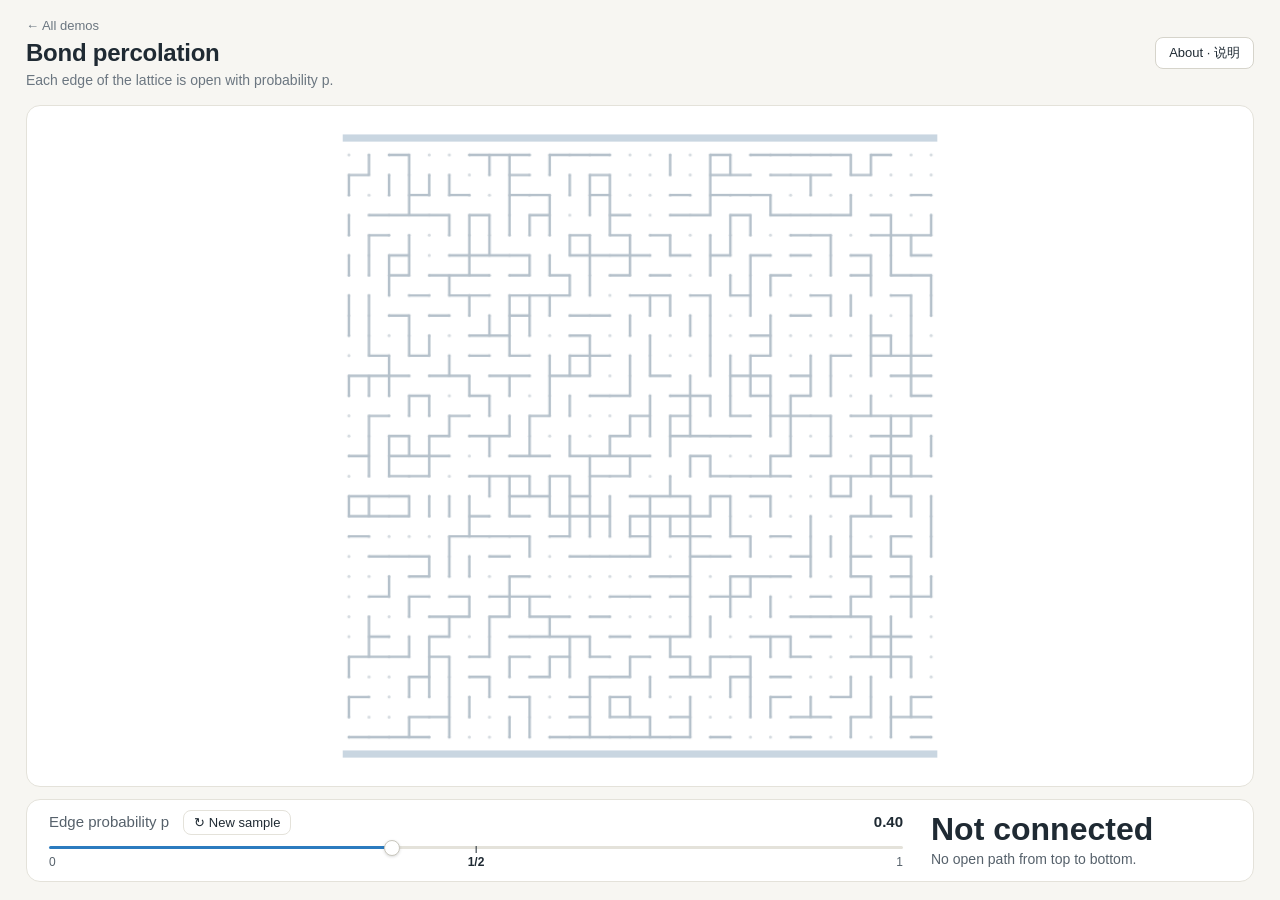
==== 1_percolation.html @ 664575e3 "Add sea ice demos" ====
<!DOCTYPE html><html lang="en"><head><meta charset="utf-8"><meta name="viewport" content="width=device-width,initial-scale=1"><title>Bond percolation</title><style>:root{--bg:#f7f6f2;--panel:#ffffff;--line:#e4e2da;--ink:#1f2a33;--mut:#6b7680;--cyan:#2b7bbf;--warm:#d9774a}
*{box-sizing:border-box}
html{background:var(--bg)}
body{margin:0;color:var(--ink);background:var(--bg);font-family:-apple-system,"Helvetica Neue","PingFang SC",Arial,sans-serif;min-height:100vh;-webkit-font-smoothing:antialiased}
.wrap{max-width:1120px;margin:0 auto;padding:28px 32px 60px}
.top{margin-bottom:26px}
.back{color:var(--mut);text-decoration:none;font-size:14px}
.back:hover{color:var(--ink)}
h1{font-size:30px;font-weight:600;letter-spacing:-.01em;margin:0 0 6px;line-height:1.2}
.lead{font-size:16px;color:var(--mut);margin:0 0 26px;line-height:1.5}
.stage{display:grid;grid-template-columns:minmax(0,1fr) 320px;gap:22px;align-items:start;margin-bottom:22px}
.hero{background:var(--panel);border:1px solid var(--line);border-radius:14px;padding:16px}
.hero canvas{width:100%;height:auto;display:block;border-radius:6px}
.px{image-rendering:pixelated;image-rendering:crisp-edges}
.side{display:flex;flex-direction:column;gap:12px}
.card{background:var(--panel);border:1px solid var(--line);border-radius:12px;padding:14px 16px}
.label{font-size:13px;color:var(--mut);margin-bottom:6px}
.big{font-size:36px;font-weight:600;line-height:1.1;font-variant-numeric:tabular-nums;transition:color .3s}
.state{font-size:14px;margin-top:6px;color:var(--mut);line-height:1.45;min-height:1.45em}
.ctl{display:flex;justify-content:space-between;align-items:baseline;font-size:14px;color:var(--mut)}
.ctl b{color:var(--ink);font-weight:600;font-variant-numeric:tabular-nums}
input[type=range]{-webkit-appearance:none;appearance:none;width:100%;height:3px;background:linear-gradient(90deg,var(--cyan) var(--f,50%),var(--line) var(--f,50%));border-radius:3px;outline:none;margin:12px 0 14px;cursor:pointer}
input[type=range]::-webkit-slider-thumb{-webkit-appearance:none;width:16px;height:16px;border-radius:50%;background:#fff;border:1px solid #c9c7bd;box-shadow:0 1px 3px rgba(0,0,0,.15);cursor:pointer}
input[type=range]::-moz-range-thumb{width:16px;height:16px;border-radius:50%;background:#fff;border:1px solid #c9c7bd;cursor:pointer}
select{font:inherit;font-size:13px;padding:6px 10px;border-radius:8px;border:1px solid var(--line);background:#fff;color:var(--ink);cursor:pointer}
.btns{display:flex;flex-wrap:wrap;gap:8px}
button{font:inherit;font-size:13px;padding:6px 13px;border-radius:8px;border:1px solid #d6d4cb;background:#fff;color:var(--ink);cursor:pointer;transition:all .15s}
button:hover{border-color:#a9a79e}
button.on{background:#e8f1f9;border-color:#9cc3e4;color:#1d5c91}
button.pri{background:var(--ink);color:#fff;border-color:var(--ink)}
.chart canvas{width:100%;height:auto;display:block}
.legend{font-size:12px;color:var(--mut);margin-top:6px;line-height:1.5}
.sw{display:inline-block;width:14px;height:3px;border-radius:2px;vertical-align:middle;margin-right:5px}
.row{display:flex;gap:10px;align-items:center;flex-wrap:wrap}
details{margin-top:30px;border-top:1px solid var(--line);padding-top:16px;color:var(--mut);font-size:15px;line-height:1.7;max-width:820px}
summary{cursor:pointer;color:var(--mut);font-size:14px;list-style:none}
summary::-webkit-details-marker{display:none}
summary::after{content:" +"}
details[open] summary::after{content:" −"}
details p{margin:12px 0}
details b{color:var(--ink);font-weight:600}
@media(max-width:900px){.stage{grid-template-columns:1fr}.wrap{padding:20px 18px 50px}}
/* one-screen layout */
.wrap{max-width:1280px;height:100vh;display:flex;flex-direction:column;padding:16px 26px 18px}
.head{display:flex;justify-content:space-between;align-items:flex-end;gap:20px;margin-bottom:14px;flex:none}
.head .back{display:inline-block;margin-bottom:6px;font-size:13px}
.head h1{font-size:24px;margin:0 0 2px}
.head .lead{font-size:14px;margin:0}
.stage{flex:1;min-height:0;grid-template-columns:minmax(0,1fr) 340px;gap:16px;margin:0}
.hero{height:100%;min-height:0;display:flex;flex-direction:column;gap:6px;padding:12px}
.hero canvas{flex:1;min-height:0;width:100%;object-fit:contain}
.side{min-height:0;overflow:auto;gap:10px}
.card{padding:12px 14px}
.big{font-size:30px}
.modal{position:fixed;inset:0;background:rgba(31,42,51,.28);display:none;align-items:center;justify-content:center;z-index:9;padding:20px}
.modal.open{display:flex}
.mbox{background:#fff;border-radius:14px;max-width:720px;max-height:85vh;overflow:auto;padding:22px 26px;color:var(--mut);font-size:15px;line-height:1.7;position:relative}
.mbox b{color:var(--ink)}
.mbox .x{position:absolute;top:10px;right:10px;border:0;font-size:20px;padding:2px 10px}
@media(max-width:900px){.wrap{height:auto}.stage{display:block}.hero{height:70vw;margin-bottom:12px}}
.stage{grid-template-rows:minmax(0,1fr)}
@media(min-width:901px){.wrap{overflow:hidden}}

.head{align-items:center}
.legend{font-size:13px;color:#56616b}
.label{font-size:13px;color:#56616b;font-weight:500}
.state{font-size:14px;color:#56616b}
.ctl{font-size:14px;color:#56616b}
/* minimal layout */
.solo{flex:1;min-height:0;display:flex;flex-direction:column;gap:12px}
.solo .hero{flex:1;height:auto}
.bar{flex:none;display:grid;grid-template-columns:minmax(0,1fr) 300px;gap:28px;align-items:center;background:#fff;border:1px solid var(--line);border-radius:14px;padding:14px 22px}
.bar .ctl{font-size:15px}
.bar input[type=range]{margin:12px 0 4px}
.read .big{font-size:32px}
.read .state{margin-top:2px}
.ticks{display:flex;justify-content:space-between;font-size:12px;color:#56616b}
.icon{border:1px solid var(--line);background:#fff;border-radius:8px;padding:4px 10px;font-size:13px;margin-left:10px}
@media(max-width:900px){.bar{grid-template-columns:1fr}}
/* review fixes */
.solo .hero{background:transparent;border:0;padding:0}
.bar{padding:10px 22px}
.bar input[type=range]{margin:10px 0 2px}
.tk{position:relative;height:18px;font-size:12px;color:#56616b;font-variant-numeric:tabular-nums}
.tk span{position:absolute;top:2px;transform:translateX(-50%);white-space:nowrap}
.tk span.l{transform:none}.tk span.r{transform:translateX(-100%)}
.tk span.m{color:#1f2a33;font-weight:600}
.tk span.m::before{content:"";position:absolute;left:50%;top:-9px;width:1px;height:7px;background:#1f2a33}
.chip{display:inline-block;width:10px;height:10px;border-radius:2px;vertical-align:-1px;margin-right:4px;border:1px solid rgba(0,0,0,.12)}

.solo .hero{background:#fff;border:1px solid var(--line);padding:12px}
</style></head><body><div class="wrap">
<div class="head"><div><a class="back" href="index.html">← All demos</a><h1>Bond percolation</h1><p class="lead">Each edge of the lattice is open with probability p.</p></div><button id="about">About · 说明</button></div>
<div class="solo">
<div class="hero"><canvas id="g"></canvas></div>
<div class="bar"><div><div class="ctl"><span>Edge probability p <button class="icon" id="re">↻ New sample</button></span><b id="pv"></b></div><input type="range" id="p" min="0" max="1" step="0.01" value="0.4"><div class="tk"><span class="l" style="left:0%">0</span><span class="m" style="left:50%">1/2</span><span class="r" style="left:100%">1</span></div></div><div class="read"><div class="big" id="res">—</div><div class="state" id="res2"></div></div></div>
</div>
<div class="modal" id="aboutM"><div class="mbox"><button class="x">×</button><p>Bond percolation on a 30×30 square lattice: every edge is open with probability p, independently. The random numbers stay fixed while p changes, so the same random sample fills in as p increases. The cluster that joins the top row to the bottom row is shown in blue, and one shortest open path through it in orange. For bond percolation on the infinite square lattice the critical probability is p<sub>c</sub> = 1/2 (Harris 1960, Kesten 1980); on a finite lattice the chance of a top-to-bottom crossing near p = 1/2 is about 1/2.</p>
<p>方格网渗流：30×30 方格网上的每条边各自以概率 p 打开。拖动 p 时随机数不变，所以看到的是同一个随机样本随着 p 变大一点点长满。从最上面一行连到最下面一行的那一团通路显示为蓝色，其中一条最短的通路用橙色标出。无限大方格网上边渗流的临界概率是 p<sub>c</sub> = 1/2（Harris 1960，Kesten 1980）；有限大小的网格在 p = 1/2 附近连通的机会大约一半一半。</p></div></div>
</div>
<script>const $=id=>document.getElementById(id);
const DPR=Math.min(2,window.devicePixelRatio||1);
function hd(c,w,h){c.width=Math.round(w*DPR);c.height=Math.round(h*DPR);const x=c.getContext('2d');x.setTransform(DPR,0,0,DPR,0,0);x.W=w;x.H=h;return x;}
const K={panel:'#ffffff',line:'#e4e2da',grid:'#f1efe9',ink:'#1f2a33',mut:'#56616b',ice:'#eaf4fb',cyan:'#2b7bbf',blue:'#5a9bd5',deep:'#9bbbd8',warm:'#d9774a',red:'#d65a5a'};
const FONT='12px -apple-system,"Helvetica Neue",Helvetica,Arial,sans-serif';
function fillTrack(r){const f=(r.value-r.min)/(r.max-r.min)*100;r.style.setProperty('--f',f+'%');}
document.addEventListener('input',e=>{if(e.target.type==='range')fillTrack(e.target);});
window.addEventListener('load',()=>document.querySelectorAll('input[type=range]').forEach(fillTrack));
function box(x,l,t,w,h){x.strokeStyle=K.line;x.lineWidth=1;x.strokeRect(l+.5,t+.5,w,h);}

Object.defineProperty(CanvasRenderingContext2D.prototype,'shadowBlur',{set(){},get(){return 0},configurable:true});
window.addEventListener('load',()=>{const m=document.getElementById('aboutM'),b=document.getElementById('about');if(!m||!b)return;b.onclick=()=>m.classList.add('open');m.onclick=e=>{if(e.target===m||e.target.classList.contains('x'))m.classList.remove('open');};});

function fnt(x,px=13,w=''){const c=x.canvas;let k=1;if(c.clientWidth&&x.W){k=Math.min(c.clientWidth/x.W,c.clientHeight/x.H);}k=Math.max(0.35,Math.min(k,1.3));return `${w}${(px/k).toFixed(1)}px -apple-system,"SF Pro Text","Helvetica Neue",Helvetica,Arial,sans-serif`;}

const mn=v=>String(v).replace('-','−');
const W=640,g=hd($('g'),W,W),P=$('p'),N=30;
const E=[];for(let y=0;y<N;y++)for(let x=0;x<N;x++){if(x<N-1)E.push([x+y*N,x+1+y*N]);if(y<N-1)E.push([x+y*N,x+(y+1)*N]);}
let R=[];function roll(){R=E.map(()=>Math.random());}
function cl(p){const par=new Int32Array(N*N);for(let i=0;i<N*N;i++)par[i]=i;const f=a=>{while(par[a]!==a){par[a]=par[par[a]];a=par[a];}return a;};
E.forEach((e,i)=>{if(R[i]<p)par[f(e[0])]=f(e[1]);});const top=new Set();for(let x=0;x<N;x++)top.add(f(x));const sp=new Set();for(let x=0;x<N;x++){const q=f(x+(N-1)*N);if(top.has(q))sp.add(q);}return {sp,f};}
function path(p){const adj=Array.from({length:N*N},()=>[]);E.forEach((e,i)=>{if(R[i]<p){adj[e[0]].push(e[1]);adj[e[1]].push(e[0]);}});
const prev=new Int32Array(N*N).fill(-2),q=[];for(let x=0;x<N;x++){prev[x]=-1;q.push(x);}
for(let h=0;h<q.length;h++){const u=q[h];if(u>=N*(N-1)){const out=[];let v=u;while(v>=0){out.push(v);v=prev[v];}return out;}for(const v of adj[u])if(prev[v]===-2){prev[v]=u;q.push(v);}}return null;}
const pad=36,S=(W-2*pad)/(N-1),vx=i=>pad+(i%N)*S,vy=i=>pad+((i/N)|0)*S;
function draw(){const p=+P.value;$('pv').textContent=p.toFixed(2);const {sp,f}=cl(p),cross=sp.size>0;
g.fillStyle='#fff';g.fillRect(0,0,W,W);g.fillStyle='#c9d6e1';g.fillRect(pad-6,pad-20,W-2*pad+12,7);g.fillRect(pad-6,W-pad+13,W-2*pad+12,7);
g.fillStyle='#d5dbe0';for(let i=0;i<N*N;i++){g.beginPath();g.arc(vx(i),vy(i),1.5,0,7);g.fill();}
g.lineCap='round';g.lineWidth=2.4;g.strokeStyle='#b4c0ca';g.beginPath();E.forEach((e,i)=>{if(R[i]<p&&!sp.has(f(e[0]))){g.moveTo(vx(e[0]),vy(e[0]));g.lineTo(vx(e[1]),vy(e[1]));}});g.stroke();
if(cross){g.lineWidth=3;g.strokeStyle='#9cc3e4';g.beginPath();E.forEach((e,i)=>{if(R[i]<p&&sp.has(f(e[0]))){g.moveTo(vx(e[0]),vy(e[0]));g.lineTo(vx(e[1]),vy(e[1]));}});g.stroke();
const pt=path(p);if(pt){g.lineWidth=5;g.strokeStyle=K.warm;g.lineJoin='round';g.beginPath();pt.forEach((v,i)=>i?g.lineTo(vx(v),vy(v)):g.moveTo(vx(v),vy(v)));g.stroke();}}
const r=$('res');r.textContent=cross?'Connected':'Not connected';r.style.color=cross?K.cyan:K.ink;
$('res2').textContent=cross?'An open path joins top and bottom.':'No open path from top to bottom.';}
P.oninput=draw;$('re').onclick=()=>{roll();draw();};roll();draw();
</script></body></html>
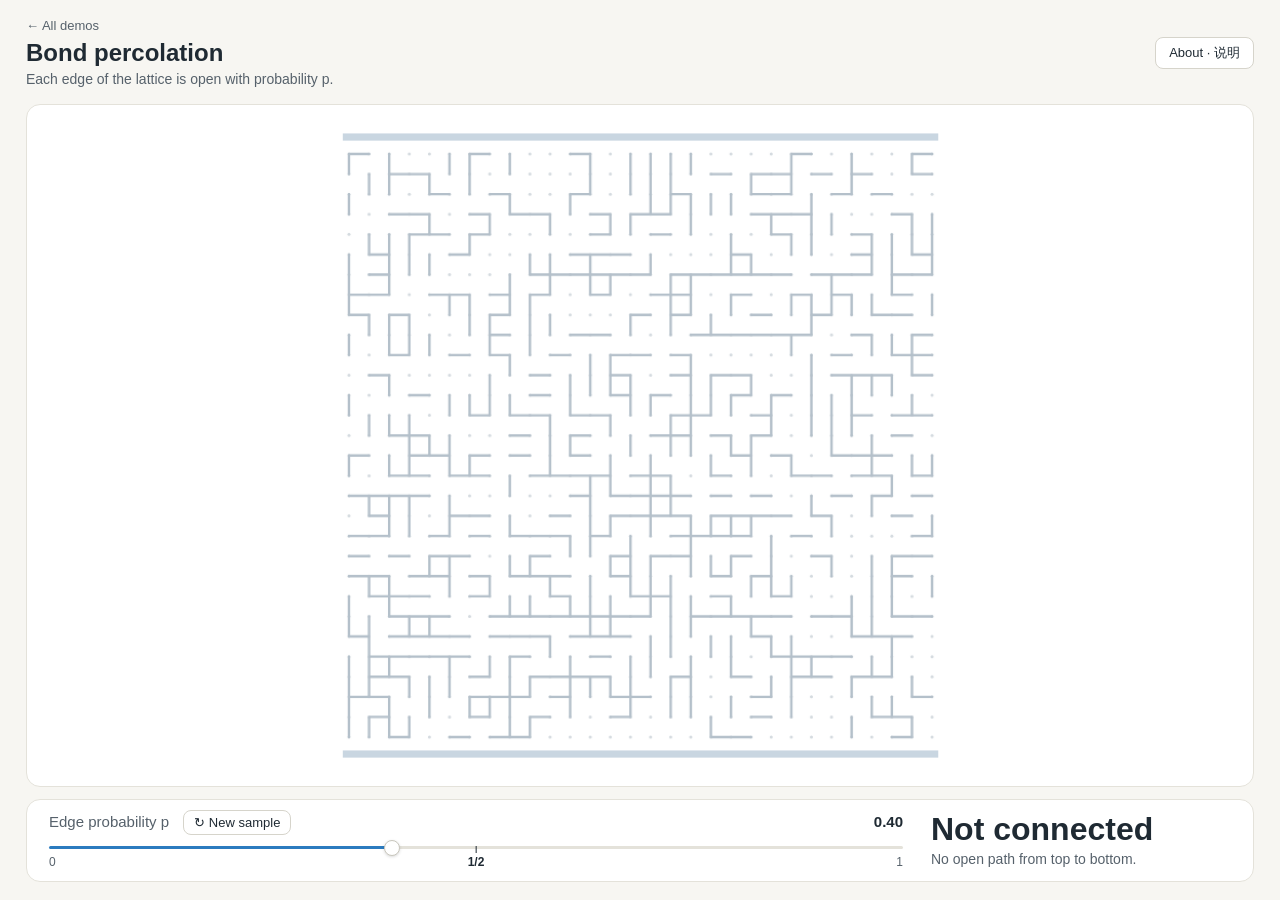
==== commit 30a04e5e: "Split code into readable files" ====
--- a/1_percolation.html
+++ b/1_percolation.html
@@ -1,135 +1,51 @@
-<!DOCTYPE html><html lang="en"><head><meta charset="utf-8"><meta name="viewport" content="width=device-width,initial-scale=1"><title>Bond percolation</title><style>:root{--bg:#f7f6f2;--panel:#ffffff;--line:#e4e2da;--ink:#1f2a33;--mut:#6b7680;--cyan:#2b7bbf;--warm:#d9774a}
-*{box-sizing:border-box}
-html{background:var(--bg)}
-body{margin:0;color:var(--ink);background:var(--bg);font-family:-apple-system,"Helvetica Neue","PingFang SC",Arial,sans-serif;min-height:100vh;-webkit-font-smoothing:antialiased}
-.wrap{max-width:1120px;margin:0 auto;padding:28px 32px 60px}
-.top{margin-bottom:26px}
-.back{color:var(--mut);text-decoration:none;font-size:14px}
-.back:hover{color:var(--ink)}
-h1{font-size:30px;font-weight:600;letter-spacing:-.01em;margin:0 0 6px;line-height:1.2}
-.lead{font-size:16px;color:var(--mut);margin:0 0 26px;line-height:1.5}
-.stage{display:grid;grid-template-columns:minmax(0,1fr) 320px;gap:22px;align-items:start;margin-bottom:22px}
-.hero{background:var(--panel);border:1px solid var(--line);border-radius:14px;padding:16px}
-.hero canvas{width:100%;height:auto;display:block;border-radius:6px}
-.px{image-rendering:pixelated;image-rendering:crisp-edges}
-.side{display:flex;flex-direction:column;gap:12px}
-.card{background:var(--panel);border:1px solid var(--line);border-radius:12px;padding:14px 16px}
-.label{font-size:13px;color:var(--mut);margin-bottom:6px}
-.big{font-size:36px;font-weight:600;line-height:1.1;font-variant-numeric:tabular-nums;transition:color .3s}
-.state{font-size:14px;margin-top:6px;color:var(--mut);line-height:1.45;min-height:1.45em}
-.ctl{display:flex;justify-content:space-between;align-items:baseline;font-size:14px;color:var(--mut)}
-.ctl b{color:var(--ink);font-weight:600;font-variant-numeric:tabular-nums}
-input[type=range]{-webkit-appearance:none;appearance:none;width:100%;height:3px;background:linear-gradient(90deg,var(--cyan) var(--f,50%),var(--line) var(--f,50%));border-radius:3px;outline:none;margin:12px 0 14px;cursor:pointer}
-input[type=range]::-webkit-slider-thumb{-webkit-appearance:none;width:16px;height:16px;border-radius:50%;background:#fff;border:1px solid #c9c7bd;box-shadow:0 1px 3px rgba(0,0,0,.15);cursor:pointer}
-input[type=range]::-moz-range-thumb{width:16px;height:16px;border-radius:50%;background:#fff;border:1px solid #c9c7bd;cursor:pointer}
-select{font:inherit;font-size:13px;padding:6px 10px;border-radius:8px;border:1px solid var(--line);background:#fff;color:var(--ink);cursor:pointer}
-.btns{display:flex;flex-wrap:wrap;gap:8px}
-button{font:inherit;font-size:13px;padding:6px 13px;border-radius:8px;border:1px solid #d6d4cb;background:#fff;color:var(--ink);cursor:pointer;transition:all .15s}
-button:hover{border-color:#a9a79e}
-button.on{background:#e8f1f9;border-color:#9cc3e4;color:#1d5c91}
-button.pri{background:var(--ink);color:#fff;border-color:var(--ink)}
-.chart canvas{width:100%;height:auto;display:block}
-.legend{font-size:12px;color:var(--mut);margin-top:6px;line-height:1.5}
-.sw{display:inline-block;width:14px;height:3px;border-radius:2px;vertical-align:middle;margin-right:5px}
-.row{display:flex;gap:10px;align-items:center;flex-wrap:wrap}
-details{margin-top:30px;border-top:1px solid var(--line);padding-top:16px;color:var(--mut);font-size:15px;line-height:1.7;max-width:820px}
-summary{cursor:pointer;color:var(--mut);font-size:14px;list-style:none}
-summary::-webkit-details-marker{display:none}
-summary::after{content:" +"}
-details[open] summary::after{content:" −"}
-details p{margin:12px 0}
-details b{color:var(--ink);font-weight:600}
-@media(max-width:900px){.stage{grid-template-columns:1fr}.wrap{padding:20px 18px 50px}}
-/* one-screen layout */
-.wrap{max-width:1280px;height:100vh;display:flex;flex-direction:column;padding:16px 26px 18px}
-.head{display:flex;justify-content:space-between;align-items:flex-end;gap:20px;margin-bottom:14px;flex:none}
-.head .back{display:inline-block;margin-bottom:6px;font-size:13px}
-.head h1{font-size:24px;margin:0 0 2px}
-.head .lead{font-size:14px;margin:0}
-.stage{flex:1;min-height:0;grid-template-columns:minmax(0,1fr) 340px;gap:16px;margin:0}
-.hero{height:100%;min-height:0;display:flex;flex-direction:column;gap:6px;padding:12px}
-.hero canvas{flex:1;min-height:0;width:100%;object-fit:contain}
-.side{min-height:0;overflow:auto;gap:10px}
-.card{padding:12px 14px}
-.big{font-size:30px}
-.modal{position:fixed;inset:0;background:rgba(31,42,51,.28);display:none;align-items:center;justify-content:center;z-index:9;padding:20px}
-.modal.open{display:flex}
-.mbox{background:#fff;border-radius:14px;max-width:720px;max-height:85vh;overflow:auto;padding:22px 26px;color:var(--mut);font-size:15px;line-height:1.7;position:relative}
-.mbox b{color:var(--ink)}
-.mbox .x{position:absolute;top:10px;right:10px;border:0;font-size:20px;padding:2px 10px}
-@media(max-width:900px){.wrap{height:auto}.stage{display:block}.hero{height:70vw;margin-bottom:12px}}
-.stage{grid-template-rows:minmax(0,1fr)}
-@media(min-width:901px){.wrap{overflow:hidden}}
+<!DOCTYPE html>
+<html lang="en">
+<head>
+  <meta charset="utf-8">
+  <meta name="viewport" content="width=device-width, initial-scale=1">
+  <title>Bond percolation</title>
+  <link rel="stylesheet" href="style.css">
+</head>
+<body>
+<div class="page">
 
-.head{align-items:center}
-.legend{font-size:13px;color:#56616b}
-.label{font-size:13px;color:#56616b;font-weight:500}
-.state{font-size:14px;color:#56616b}
-.ctl{font-size:14px;color:#56616b}
-/* minimal layout */
-.solo{flex:1;min-height:0;display:flex;flex-direction:column;gap:12px}
-.solo .hero{flex:1;height:auto}
-.bar{flex:none;display:grid;grid-template-columns:minmax(0,1fr) 300px;gap:28px;align-items:center;background:#fff;border:1px solid var(--line);border-radius:14px;padding:14px 22px}
-.bar .ctl{font-size:15px}
-.bar input[type=range]{margin:12px 0 4px}
-.read .big{font-size:32px}
-.read .state{margin-top:2px}
-.ticks{display:flex;justify-content:space-between;font-size:12px;color:#56616b}
-.icon{border:1px solid var(--line);background:#fff;border-radius:8px;padding:4px 10px;font-size:13px;margin-left:10px}
-@media(max-width:900px){.bar{grid-template-columns:1fr}}
-/* review fixes */
-.solo .hero{background:transparent;border:0;padding:0}
-.bar{padding:10px 22px}
-.bar input[type=range]{margin:10px 0 2px}
-.tk{position:relative;height:18px;font-size:12px;color:#56616b;font-variant-numeric:tabular-nums}
-.tk span{position:absolute;top:2px;transform:translateX(-50%);white-space:nowrap}
-.tk span.l{transform:none}.tk span.r{transform:translateX(-100%)}
-.tk span.m{color:#1f2a33;font-weight:600}
-.tk span.m::before{content:"";position:absolute;left:50%;top:-9px;width:1px;height:7px;background:#1f2a33}
-.chip{display:inline-block;width:10px;height:10px;border-radius:2px;vertical-align:-1px;margin-right:4px;border:1px solid rgba(0,0,0,.12)}
+  <div class="header">
+    <div>
+      <a class="back" href="index.html">← All demos</a>
+      <h1>Bond percolation</h1>
+      <p class="lead">Each edge of the lattice is open with probability p.</p>
+    </div>
+    <button id="about-button">About · 说明</button>
+  </div>
 
-.solo .hero{background:#fff;border:1px solid var(--line);padding:12px}
-</style></head><body><div class="wrap">
-<div class="head"><div><a class="back" href="index.html">← All demos</a><h1>Bond percolation</h1><p class="lead">Each edge of the lattice is open with probability p.</p></div><button id="about">About · 说明</button></div>
-<div class="solo">
-<div class="hero"><canvas id="g"></canvas></div>
-<div class="bar"><div><div class="ctl"><span>Edge probability p <button class="icon" id="re">↻ New sample</button></span><b id="pv"></b></div><input type="range" id="p" min="0" max="1" step="0.01" value="0.4"><div class="tk"><span class="l" style="left:0%">0</span><span class="m" style="left:50%">1/2</span><span class="r" style="left:100%">1</span></div></div><div class="read"><div class="big" id="res">—</div><div class="state" id="res2"></div></div></div>
+  <div class="main">
+    <div class="picture">
+      <canvas id="picture"></canvas>
+    </div>
+    <div class="controls">
+      <div>
+        <div class="slider-label"><span>Edge probability p <button class="small-button" id="new-sample">↻ New sample</button></span><b id="slider-value"></b></div>
+        <input type="range" id="slider" min="0" max="1" step="0.01" value="0.4">
+        <div class="ticks"><span class="left" style="left:0%">0</span><span class="key" style="left:50%">1/2</span><span class="right" style="left:100%">1</span></div>
+      </div>
+      <div>
+        <div class="big" id="result">—</div>
+        <div class="note" id="result-note"></div>
+      </div>
+    </div>
+  </div>
+
 </div>
-<div class="modal" id="aboutM"><div class="mbox"><button class="x">×</button><p>Bond percolation on a 30×30 square lattice: every edge is open with probability p, independently. The random numbers stay fixed while p changes, so the same random sample fills in as p increases. The cluster that joins the top row to the bottom row is shown in blue, and one shortest open path through it in orange. For bond percolation on the infinite square lattice the critical probability is p<sub>c</sub> = 1/2 (Harris 1960, Kesten 1980); on a finite lattice the chance of a top-to-bottom crossing near p = 1/2 is about 1/2.</p>
-<p>方格网渗流：30×30 方格网上的每条边各自以概率 p 打开。拖动 p 时随机数不变，所以看到的是同一个随机样本随着 p 变大一点点长满。从最上面一行连到最下面一行的那一团通路显示为蓝色，其中一条最短的通路用橙色标出。无限大方格网上边渗流的临界概率是 p<sub>c</sub> = 1/2（Harris 1960，Kesten 1980）；有限大小的网格在 p = 1/2 附近连通的机会大约一半一半。</p></div></div>
+
+<div class="about" id="about">
+  <div class="about-box">
+    <button class="close">×</button>
+    <p>Bond percolation on a 30×30 square lattice: every edge is open with probability p, independently. The random numbers stay fixed while p changes, so the same random sample fills in as p increases. The cluster that joins the top row to the bottom row is shown in blue, and one shortest open path through it in orange. For bond percolation on the infinite square lattice the critical probability is p<sub>c</sub> = 1/2 (Harris 1960, Kesten 1980); on a finite lattice the chance of a top-to-bottom crossing near p = 1/2 is about 1/2.</p>
+    <p>方格网渗流：30×30 方格网上的每条边各自以概率 p 打开。拖动 p 时随机数不变，所以看到的是同一个随机样本随着 p 变大一点点长满。从最上面一行连到最下面一行的那一团通路显示为蓝色，其中一条最短的通路用橙色标出。无限大方格网上边渗流的临界概率是 p<sub>c</sub> = 1/2（Harris 1960，Kesten 1980）；有限大小的网格在 p = 1/2 附近连通的机会大约一半一半。</p>
+  </div>
 </div>
-<script>const $=id=>document.getElementById(id);
-const DPR=Math.min(2,window.devicePixelRatio||1);
-function hd(c,w,h){c.width=Math.round(w*DPR);c.height=Math.round(h*DPR);const x=c.getContext('2d');x.setTransform(DPR,0,0,DPR,0,0);x.W=w;x.H=h;return x;}
-const K={panel:'#ffffff',line:'#e4e2da',grid:'#f1efe9',ink:'#1f2a33',mut:'#56616b',ice:'#eaf4fb',cyan:'#2b7bbf',blue:'#5a9bd5',deep:'#9bbbd8',warm:'#d9774a',red:'#d65a5a'};
-const FONT='12px -apple-system,"Helvetica Neue",Helvetica,Arial,sans-serif';
-function fillTrack(r){const f=(r.value-r.min)/(r.max-r.min)*100;r.style.setProperty('--f',f+'%');}
-document.addEventListener('input',e=>{if(e.target.type==='range')fillTrack(e.target);});
-window.addEventListener('load',()=>document.querySelectorAll('input[type=range]').forEach(fillTrack));
-function box(x,l,t,w,h){x.strokeStyle=K.line;x.lineWidth=1;x.strokeRect(l+.5,t+.5,w,h);}
 
-Object.defineProperty(CanvasRenderingContext2D.prototype,'shadowBlur',{set(){},get(){return 0},configurable:true});
-window.addEventListener('load',()=>{const m=document.getElementById('aboutM'),b=document.getElementById('about');if(!m||!b)return;b.onclick=()=>m.classList.add('open');m.onclick=e=>{if(e.target===m||e.target.classList.contains('x'))m.classList.remove('open');};});
-
-function fnt(x,px=13,w=''){const c=x.canvas;let k=1;if(c.clientWidth&&x.W){k=Math.min(c.clientWidth/x.W,c.clientHeight/x.H);}k=Math.max(0.35,Math.min(k,1.3));return `${w}${(px/k).toFixed(1)}px -apple-system,"SF Pro Text","Helvetica Neue",Helvetica,Arial,sans-serif`;}
-
-const mn=v=>String(v).replace('-','−');
-const W=640,g=hd($('g'),W,W),P=$('p'),N=30;
-const E=[];for(let y=0;y<N;y++)for(let x=0;x<N;x++){if(x<N-1)E.push([x+y*N,x+1+y*N]);if(y<N-1)E.push([x+y*N,x+(y+1)*N]);}
-let R=[];function roll(){R=E.map(()=>Math.random());}
-function cl(p){const par=new Int32Array(N*N);for(let i=0;i<N*N;i++)par[i]=i;const f=a=>{while(par[a]!==a){par[a]=par[par[a]];a=par[a];}return a;};
-E.forEach((e,i)=>{if(R[i]<p)par[f(e[0])]=f(e[1]);});const top=new Set();for(let x=0;x<N;x++)top.add(f(x));const sp=new Set();for(let x=0;x<N;x++){const q=f(x+(N-1)*N);if(top.has(q))sp.add(q);}return {sp,f};}
-function path(p){const adj=Array.from({length:N*N},()=>[]);E.forEach((e,i)=>{if(R[i]<p){adj[e[0]].push(e[1]);adj[e[1]].push(e[0]);}});
-const prev=new Int32Array(N*N).fill(-2),q=[];for(let x=0;x<N;x++){prev[x]=-1;q.push(x);}
-for(let h=0;h<q.length;h++){const u=q[h];if(u>=N*(N-1)){const out=[];let v=u;while(v>=0){out.push(v);v=prev[v];}return out;}for(const v of adj[u])if(prev[v]===-2){prev[v]=u;q.push(v);}}return null;}
-const pad=36,S=(W-2*pad)/(N-1),vx=i=>pad+(i%N)*S,vy=i=>pad+((i/N)|0)*S;
-function draw(){const p=+P.value;$('pv').textContent=p.toFixed(2);const {sp,f}=cl(p),cross=sp.size>0;
-g.fillStyle='#fff';g.fillRect(0,0,W,W);g.fillStyle='#c9d6e1';g.fillRect(pad-6,pad-20,W-2*pad+12,7);g.fillRect(pad-6,W-pad+13,W-2*pad+12,7);
-g.fillStyle='#d5dbe0';for(let i=0;i<N*N;i++){g.beginPath();g.arc(vx(i),vy(i),1.5,0,7);g.fill();}
-g.lineCap='round';g.lineWidth=2.4;g.strokeStyle='#b4c0ca';g.beginPath();E.forEach((e,i)=>{if(R[i]<p&&!sp.has(f(e[0]))){g.moveTo(vx(e[0]),vy(e[0]));g.lineTo(vx(e[1]),vy(e[1]));}});g.stroke();
-if(cross){g.lineWidth=3;g.strokeStyle='#9cc3e4';g.beginPath();E.forEach((e,i)=>{if(R[i]<p&&sp.has(f(e[0]))){g.moveTo(vx(e[0]),vy(e[0]));g.lineTo(vx(e[1]),vy(e[1]));}});g.stroke();
-const pt=path(p);if(pt){g.lineWidth=5;g.strokeStyle=K.warm;g.lineJoin='round';g.beginPath();pt.forEach((v,i)=>i?g.lineTo(vx(v),vy(v)):g.moveTo(vx(v),vy(v)));g.stroke();}}
-const r=$('res');r.textContent=cross?'Connected':'Not connected';r.style.color=cross?K.cyan:K.ink;
-$('res2').textContent=cross?'An open path joins top and bottom.':'No open path from top to bottom.';}
-P.oninput=draw;$('re').onclick=()=>{roll();draw();};roll();draw();
-</script></body></html>+<script src="common.js"></script>
+<script src="1_percolation.js"></script>
+</body>
+</html>
--- a/style.css
+++ b/style.css
@@ -0,0 +1,158 @@
+/* style.css — shared look for all demo pages */
+
+:root {
+  --bg: #f7f6f2;
+  --card: #ffffff;
+  --line: #e4e2da;
+  --ink: #1f2a33;
+  --muted: #56616b;
+  --accent: #2b7bbf;
+}
+
+* { box-sizing: border-box; }
+
+body {
+  margin: 0;
+  background: var(--bg);
+  color: var(--ink);
+  font-family: -apple-system, "Helvetica Neue", "PingFang SC", Arial, sans-serif;
+  -webkit-font-smoothing: antialiased;
+}
+
+/* ---------- Page layout: everything fits on one screen ---------- */
+
+.page {
+  max-width: 1280px;
+  height: 100vh;
+  margin: 0 auto;
+  padding: 16px 26px 18px;
+  display: flex;
+  flex-direction: column;
+  overflow: hidden;
+}
+
+.header {
+  display: flex;
+  justify-content: space-between;
+  align-items: center;
+  gap: 20px;
+  margin-bottom: 14px;
+}
+.header h1 { font-size: 24px; font-weight: 600; margin: 0 0 2px; }
+.header .lead { font-size: 14px; color: var(--muted); margin: 0; line-height: 1.5; }
+.back { display: inline-block; margin-bottom: 6px; font-size: 13px; color: var(--muted); text-decoration: none; }
+.back:hover { color: var(--ink); }
+
+.main { flex: 1; min-height: 0; display: flex; flex-direction: column; gap: 12px; }
+
+/* The big picture */
+.picture {
+  flex: 1;
+  min-height: 0;
+  display: flex;
+  background: var(--card);
+  border: 1px solid var(--line);
+  border-radius: 14px;
+  padding: 12px;
+}
+.picture canvas { flex: 1; min-height: 0; width: 100%; object-fit: contain; }
+.pixelated { image-rendering: pixelated; }
+
+/* The control bar: slider on the left, readout on the right */
+.controls {
+  display: grid;
+  grid-template-columns: minmax(0, 1fr) 300px;
+  gap: 28px;
+  align-items: center;
+  background: var(--card);
+  border: 1px solid var(--line);
+  border-radius: 14px;
+  padding: 10px 22px;
+}
+
+/* ---------- Slider ---------- */
+
+.slider-label { display: flex; justify-content: space-between; align-items: baseline; font-size: 15px; color: var(--muted); }
+.slider-label b { color: var(--ink); font-weight: 600; font-variant-numeric: tabular-nums; }
+
+input[type=range] {
+  -webkit-appearance: none;
+  appearance: none;
+  width: 100%;
+  height: 3px;
+  margin: 10px 0 2px;
+  border-radius: 3px;
+  outline: none;
+  cursor: pointer;
+  background: linear-gradient(90deg, var(--accent) var(--fill, 50%), var(--line) var(--fill, 50%));
+}
+input[type=range]::-webkit-slider-thumb {
+  -webkit-appearance: none;
+  width: 16px; height: 16px; border-radius: 50%;
+  background: #fff; border: 1px solid #c9c7bd; box-shadow: 0 1px 3px rgba(0,0,0,.15);
+}
+input[type=range]::-moz-range-thumb {
+  width: 16px; height: 16px; border-radius: 50%;
+  background: #fff; border: 1px solid #c9c7bd;
+}
+
+/* Tick labels under a slider; .key marks where the interesting change happens */
+.ticks { position: relative; height: 18px; font-size: 12px; color: var(--muted); }
+.ticks span { position: absolute; top: 2px; transform: translateX(-50%); white-space: nowrap; }
+.ticks span.left { transform: none; }
+.ticks span.right { transform: translateX(-100%); }
+.ticks span.key { color: var(--ink); font-weight: 600; }
+.ticks span.key::before {
+  content: ""; position: absolute; left: 50%; top: -9px;
+  width: 1px; height: 7px; background: var(--ink);
+}
+
+/* ---------- Readout ---------- */
+
+.label { font-size: 13px; color: var(--muted); font-weight: 500; margin-bottom: 4px; }
+.big { font-size: 32px; font-weight: 600; line-height: 1.1; font-variant-numeric: tabular-nums; transition: color .3s; }
+.note { font-size: 14px; color: var(--muted); margin-top: 2px; line-height: 1.45; min-height: 1.45em; }
+.swatch { display: inline-block; width: 10px; height: 10px; border-radius: 2px; vertical-align: -1px; margin-right: 4px; border: 1px solid rgba(0,0,0,.12); }
+
+/* ---------- Buttons ---------- */
+
+button {
+  font: inherit; font-size: 13px; color: var(--ink); cursor: pointer;
+  background: #fff; border: 1px solid #d6d4cb; border-radius: 8px; padding: 6px 13px;
+}
+button:hover { border-color: #a9a79e; }
+.small-button { padding: 4px 10px; margin-left: 10px; }
+
+/* ---------- About dialog ---------- */
+
+.about { position: fixed; inset: 0; z-index: 9; display: none; align-items: center; justify-content: center; padding: 20px; background: rgba(31,42,51,.28); }
+.about.open { display: flex; }
+.about-box {
+  position: relative; max-width: 720px; max-height: 85vh; overflow: auto;
+  background: #fff; border-radius: 14px; padding: 22px 26px;
+  color: var(--muted); font-size: 15px; line-height: 1.7;
+}
+.about-box b { color: var(--ink); }
+.about-box .close { position: absolute; top: 10px; right: 10px; border: 0; font-size: 20px; padding: 2px 10px; }
+
+/* ---------- Home page ---------- */
+
+.cards { flex: 1; min-height: 0; display: grid; grid-template-columns: repeat(3, minmax(0, 1fr)); gap: 16px; align-content: start; }
+.card { display: block; overflow: hidden; color: var(--ink); text-decoration: none; background: #fff; border: 1px solid var(--line); border-radius: 12px; }
+.card:hover { border-color: #b9b7ae; }
+.card canvas { display: block; width: 100%; height: auto; border-bottom: 1px solid var(--line); }
+.card-text { padding: 12px 16px 14px; }
+.card h2 { font-size: 17px; font-weight: 600; margin: 0 0 4px; }
+.card p { font-size: 14px; color: var(--muted); margin: 0; line-height: 1.45; }
+
+/* ---------- Small screens ---------- */
+
+@media (max-width: 900px) {
+  .page { height: auto; overflow: visible; padding: 20px 18px 50px; }
+  .picture { height: 70vw; flex: none; }
+  .controls { grid-template-columns: 1fr; }
+  .cards { grid-template-columns: 1fr 1fr; }
+}
+@media (max-width: 600px) {
+  .cards { grid-template-columns: 1fr; }
+}
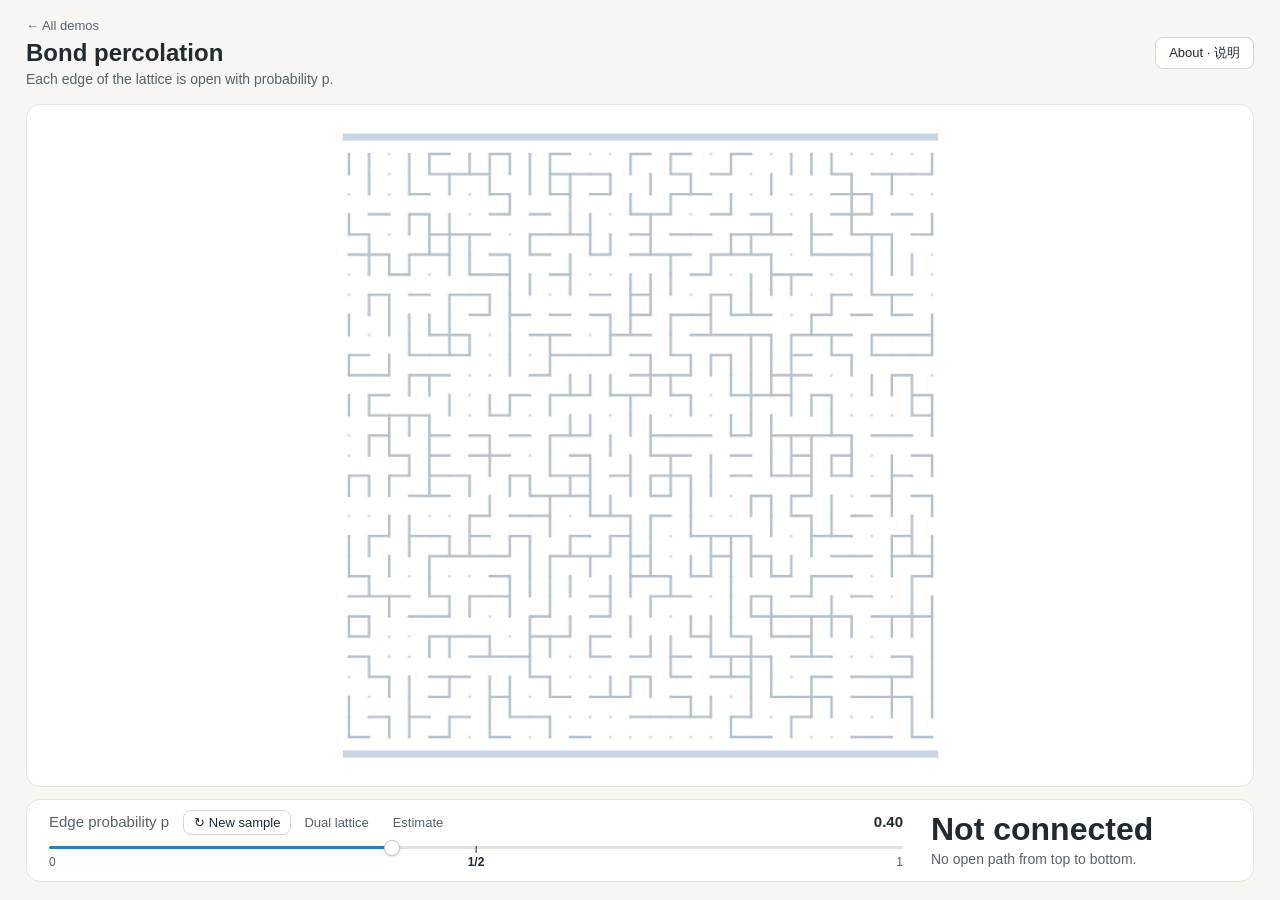
==== commit 4489cd00: "Add dual lattice and estimate to percolation" ====
--- a/1_percolation.html
+++ b/1_percolation.html
@@ -24,7 +24,7 @@
     </div>
     <div class="controls">
       <div>
-        <div class="slider-label"><span>Edge probability p <button class="small-button" id="new-sample">↻ New sample</button></span><b id="slider-value"></b></div>
+        <div class="slider-label"><span>Edge probability p <button class="small-button" id="new-sample">↻ New sample</button><button class="small-button quiet" id="toggle-dual">Dual lattice</button><button class="small-button quiet" id="estimate">Estimate</button></span><b id="slider-value"></b></div>
         <input type="range" id="slider" min="0" max="1" step="0.01" value="0.4">
         <div class="ticks"><span class="left" style="left:0%">0</span><span class="key" style="left:50%">1/2</span><span class="right" style="left:100%">1</span></div>
       </div>
@@ -40,8 +40,8 @@
 <div class="about" id="about">
   <div class="about-box">
     <button class="close">×</button>
-    <p>Bond percolation on a 30×30 square lattice: every edge is open with probability p, independently. The random numbers stay fixed while p changes, so the same random sample fills in as p increases. The cluster that joins the top row to the bottom row is shown in blue, and one shortest open path through it in orange. For bond percolation on the infinite square lattice the critical probability is p<sub>c</sub> = 1/2 (Harris 1960, Kesten 1980); on a finite lattice the chance of a top-to-bottom crossing near p = 1/2 is about 1/2.</p>
-    <p>方格网渗流：30×30 方格网上的每条边各自以概率 p 打开。拖动 p 时随机数不变，所以看到的是同一个随机样本随着 p 变大一点点长满。从最上面一行连到最下面一行的那一团通路显示为蓝色，其中一条最短的通路用橙色标出。无限大方格网上边渗流的临界概率是 p<sub>c</sub> = 1/2（Harris 1960，Kesten 1980）；有限大小的网格在 p = 1/2 附近连通的机会大约一半一半。</p>
+    <p>Bond percolation on a 30×30 square lattice: every edge is open with probability p, independently. The random numbers stay fixed while p changes, so the same random sample fills in as p increases. The cluster that joins the top row to the bottom row is shown in blue, and one shortest open path through it in orange. <b>Dual lattice</b> shows the dual graph: a vertex in the middle of every square, with a dual edge open exactly when the edge it crosses is closed. There is no top-to-bottom crossing exactly when a dual path joins the left side to the right side, and that blocking wall is highlighted. <b>Estimate</b> draws 1000 fresh samples at the current p and reports how many of them cross. For bond percolation on the infinite square lattice the critical probability is p<sub>c</sub> = 1/2 (Harris 1960, Kesten 1980); on a finite lattice the chance of a top-to-bottom crossing near p = 1/2 is about 1/2.</p>
+    <p>方格网渗流：30×30 方格网上的每条边各自以概率 p 打开。拖动 p 时随机数不变，所以看到的是同一个随机样本随着 p 变大一点点长满。从最上面一行连到最下面一行的那一团通路显示为蓝色，其中一条最短的通路用橙色标出。<b>Dual lattice</b> 显示对偶网格：在每个小方格中间放一个点，对偶边横穿原来的边，原来的边断开时对偶边才算通。从上到下连不通，当且仅当有一条对偶路径从左边连到右边，这道“墙”会被标出来。<b>Estimate</b> 在当前的 p 下重新抽 1000 个样本，统计其中有多少能从上连到下。无限大方格网上边渗流的临界概率是 p<sub>c</sub> = 1/2（Harris 1960，Kesten 1980）；有限大小的网格在 p = 1/2 附近连通的机会大约一半一半。</p>
   </div>
 </div>
 
--- a/style.css
+++ b/style.css
@@ -156,3 +156,8 @@
 @media (max-width: 600px) {
   .cards { grid-template-columns: 1fr; }
 }
+
+/* Extra, low-key buttons (e.g. Dual lattice, Estimate) */
+.quiet { border-color: transparent; color: var(--muted); margin-left: 2px; }
+.quiet:hover { border-color: #d6d4cb; color: var(--ink); }
+.quiet.active { color: var(--accent); border-color: #9cc3e4; background: #eef5fb; }
